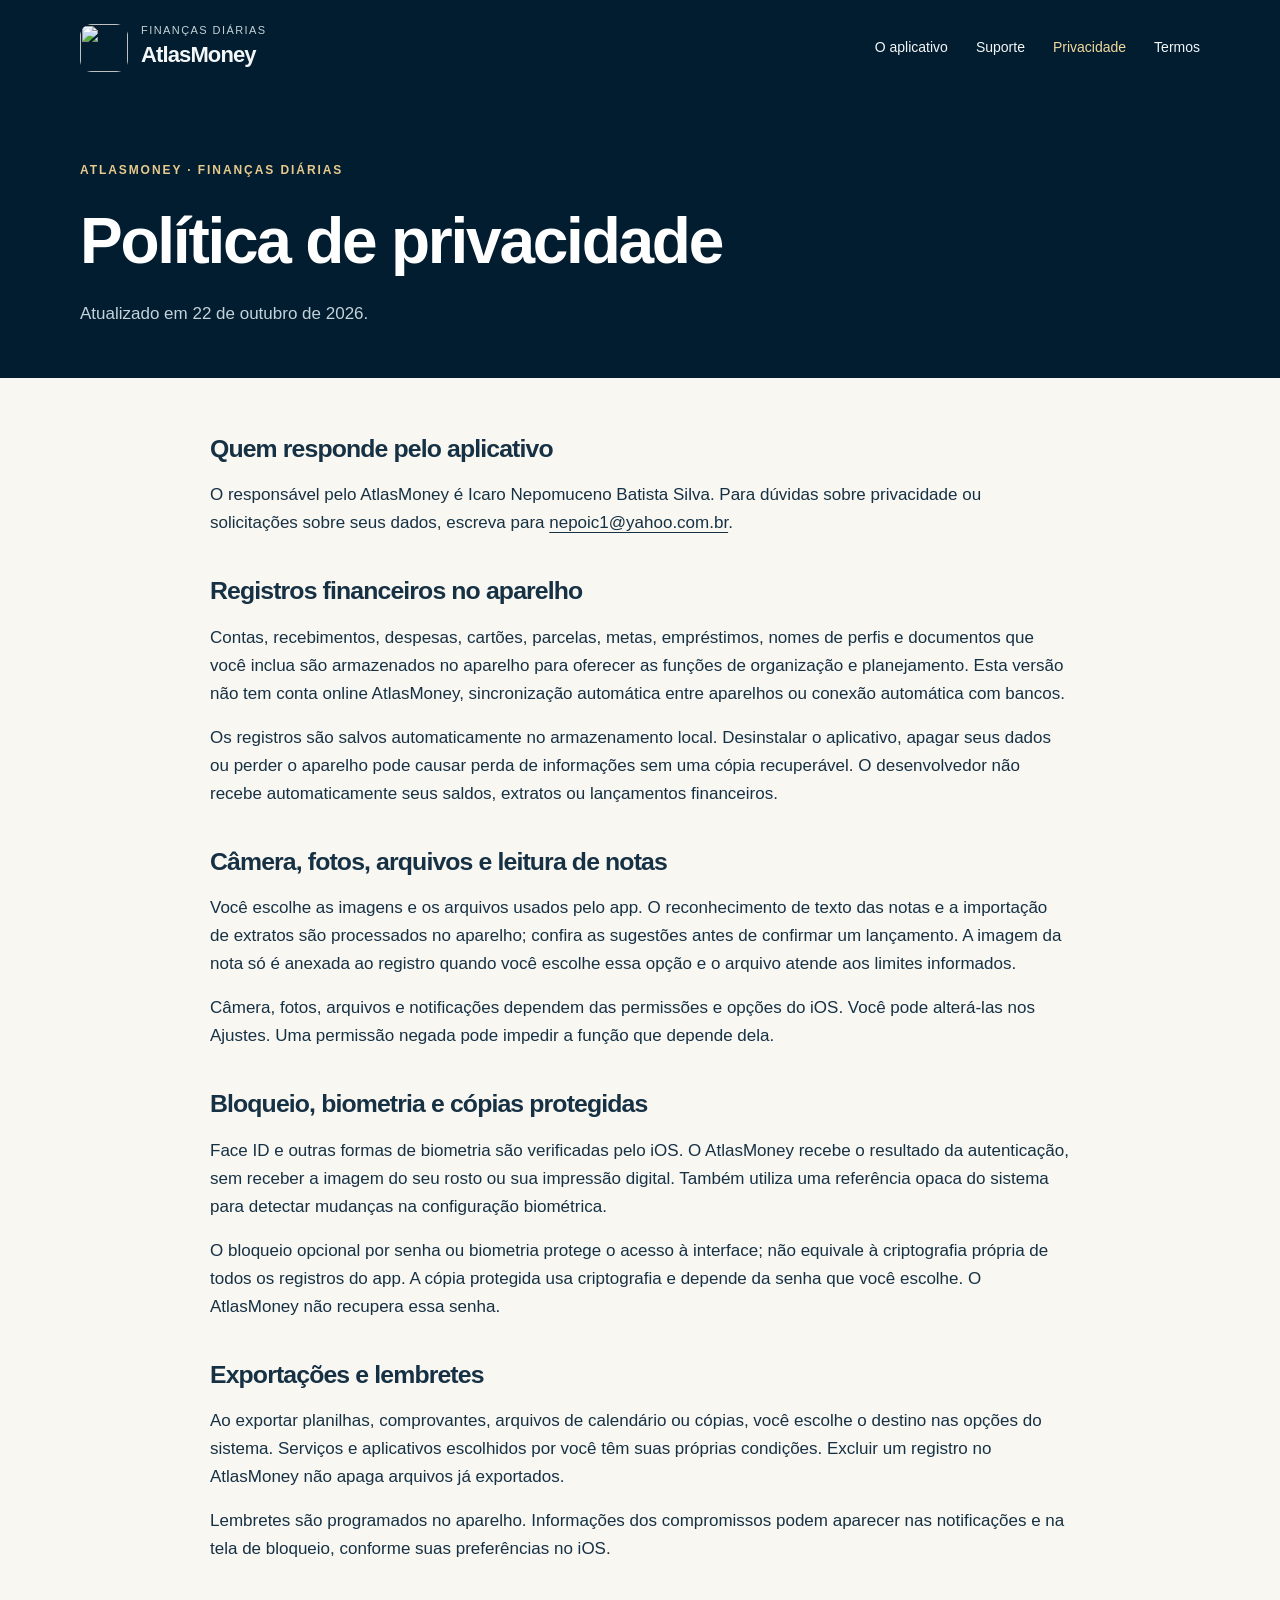
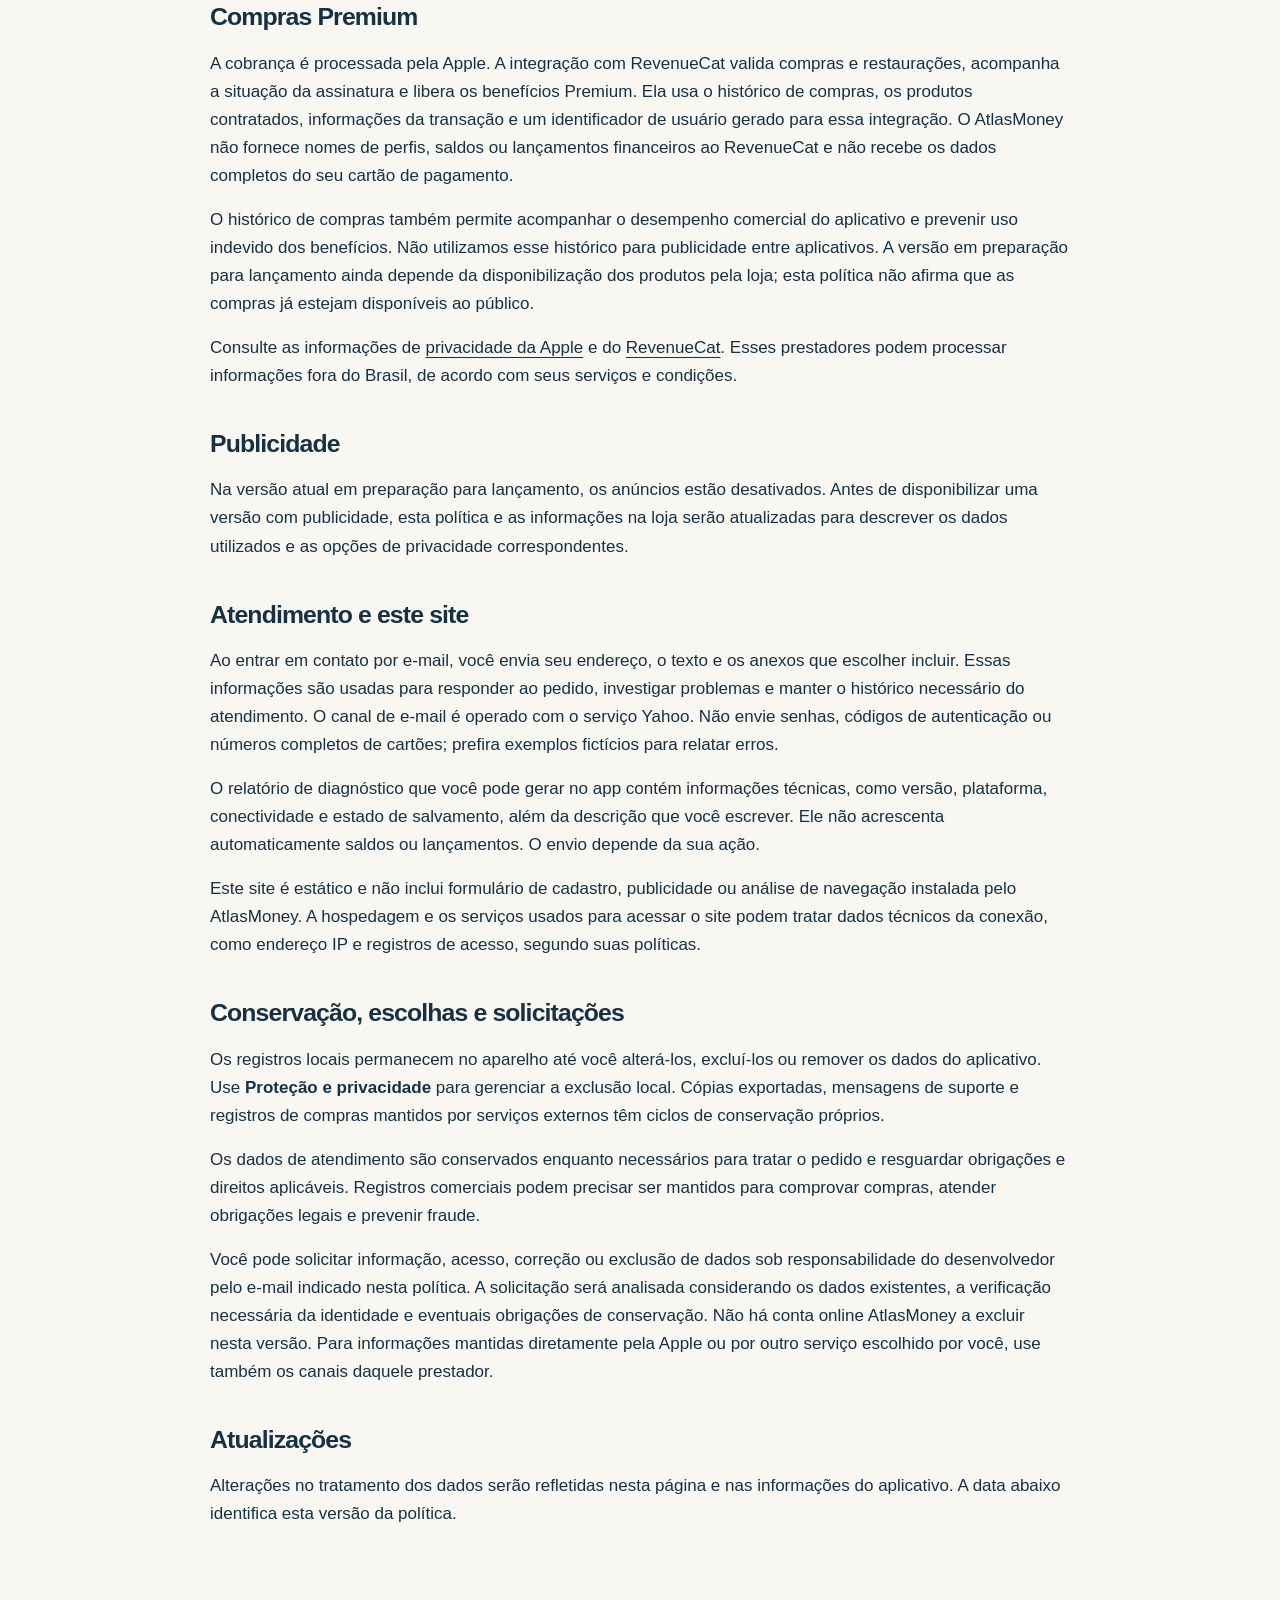
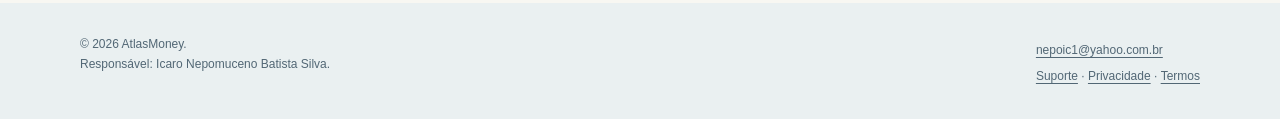
==== privacidade/index.html @ 3823f471 "Publish AtlasMoney support, privacy and Premium terms" ====
<!doctype html>
<html lang="pt-BR"><head><meta charset="utf-8"><meta name="viewport" content="width=device-width,initial-scale=1"><meta name="description" content="Como o AtlasMoney trata registros financeiros, compras, arquivos e pedidos de suporte."><meta name="theme-color" content="#021d30"><title>Política de privacidade — AtlasMoney</title><link rel="icon" href="../icon.png" type="image/png"><link rel="stylesheet" href="../styles.css"></head><body>
<a class="skip" href="#conteudo">Pular para o conteúdo</a><header class="site-header"><div class="wrap header-inner"><a class="brand" href="../" aria-label="AtlasMoney, início"><img src="../icon.png" alt="" width="48" height="48"><span class="brand-name"><small>Finanças diárias</small>AtlasMoney</span></a><nav class="nav" aria-label="Navegação principal"><a href="../">O aplicativo</a><a href="../suporte/">Suporte</a><a href="../privacidade/" aria-current="page">Privacidade</a><a href="../termos/">Termos</a></nav></div></header>
<main id="conteudo"><section class="page-hero"><div class="wrap"><p class="eyebrow">AtlasMoney · Finanças diárias</p><h1>Política de privacidade</h1><p>Atualizado em 22 de outubro de 2026.</p></div></section><article class="wrap legal-content"><section><h2>Quem responde pelo aplicativo</h2><p>O responsável pelo AtlasMoney é Icaro Nepomuceno Batista Silva. Para dúvidas sobre privacidade ou solicitações sobre seus dados, escreva para <a href="mailto:nepoic1@yahoo.com.br">nepoic1@yahoo.com.br</a>.</p></section>
<section><h2>Registros financeiros no aparelho</h2><p>Contas, recebimentos, despesas, cartões, parcelas, metas, empréstimos, nomes de perfis e documentos que você inclua são armazenados no aparelho para oferecer as funções de organização e planejamento. Esta versão não tem conta online AtlasMoney, sincronização automática entre aparelhos ou conexão automática com bancos.</p><p>Os registros são salvos automaticamente no armazenamento local. Desinstalar o aplicativo, apagar seus dados ou perder o aparelho pode causar perda de informações sem uma cópia recuperável. O desenvolvedor não recebe automaticamente seus saldos, extratos ou lançamentos financeiros.</p></section>
<section><h2>Câmera, fotos, arquivos e leitura de notas</h2><p>Você escolhe as imagens e os arquivos usados pelo app. O reconhecimento de texto das notas e a importação de extratos são processados no aparelho; confira as sugestões antes de confirmar um lançamento. A imagem da nota só é anexada ao registro quando você escolhe essa opção e o arquivo atende aos limites informados.</p><p>Câmera, fotos, arquivos e notificações dependem das permissões e opções do iOS. Você pode alterá-las nos Ajustes. Uma permissão negada pode impedir a função que depende dela.</p></section>
<section><h2>Bloqueio, biometria e cópias protegidas</h2><p>Face ID e outras formas de biometria são verificadas pelo iOS. O AtlasMoney recebe o resultado da autenticação, sem receber a imagem do seu rosto ou sua impressão digital. Também utiliza uma referência opaca do sistema para detectar mudanças na configuração biométrica.</p><p>O bloqueio opcional por senha ou biometria protege o acesso à interface; não equivale à criptografia própria de todos os registros do app. A cópia protegida usa criptografia e depende da senha que você escolhe. O AtlasMoney não recupera essa senha.</p></section>
<section><h2>Exportações e lembretes</h2><p>Ao exportar planilhas, comprovantes, arquivos de calendário ou cópias, você escolhe o destino nas opções do sistema. Serviços e aplicativos escolhidos por você têm suas próprias condições. Excluir um registro no AtlasMoney não apaga arquivos já exportados.</p><p>Lembretes são programados no aparelho. Informações dos compromissos podem aparecer nas notificações e na tela de bloqueio, conforme suas preferências no iOS.</p></section>
<section><h2>Compras Premium</h2><p>A cobrança é processada pela Apple. A integração com RevenueCat valida compras e restaurações, acompanha a situação da assinatura e libera os benefícios Premium. Ela usa o histórico de compras, os produtos contratados, informações da transação e um identificador de usuário gerado para essa integração. O AtlasMoney não fornece nomes de perfis, saldos ou lançamentos financeiros ao RevenueCat e não recebe os dados completos do seu cartão de pagamento.</p><p>O histórico de compras também permite acompanhar o desempenho comercial do aplicativo e prevenir uso indevido dos benefícios. Não utilizamos esse histórico para publicidade entre aplicativos. A versão em preparação para lançamento ainda depende da disponibilização dos produtos pela loja; esta política não afirma que as compras já estejam disponíveis ao público.</p><p>Consulte as informações de <a href="https://www.apple.com/legal/privacy/">privacidade da Apple</a> e do <a href="https://www.revenuecat.com/privacy">RevenueCat</a>. Esses prestadores podem processar informações fora do Brasil, de acordo com seus serviços e condições.</p></section>
<section><h2>Publicidade</h2><p>Na versão atual em preparação para lançamento, os anúncios estão desativados. Antes de disponibilizar uma versão com publicidade, esta política e as informações na loja serão atualizadas para descrever os dados utilizados e as opções de privacidade correspondentes.</p></section>
<section><h2>Atendimento e este site</h2><p>Ao entrar em contato por e-mail, você envia seu endereço, o texto e os anexos que escolher incluir. Essas informações são usadas para responder ao pedido, investigar problemas e manter o histórico necessário do atendimento. O canal de e-mail é operado com o serviço Yahoo. Não envie senhas, códigos de autenticação ou números completos de cartões; prefira exemplos fictícios para relatar erros.</p><p>O relatório de diagnóstico que você pode gerar no app contém informações técnicas, como versão, plataforma, conectividade e estado de salvamento, além da descrição que você escrever. Ele não acrescenta automaticamente saldos ou lançamentos. O envio depende da sua ação.</p><p>Este site é estático e não inclui formulário de cadastro, publicidade ou análise de navegação instalada pelo AtlasMoney. A hospedagem e os serviços usados para acessar o site podem tratar dados técnicos da conexão, como endereço IP e registros de acesso, segundo suas políticas.</p></section>
<section><h2>Conservação, escolhas e solicitações</h2><p>Os registros locais permanecem no aparelho até você alterá-los, excluí-los ou remover os dados do aplicativo. Use <strong>Proteção e privacidade</strong> para gerenciar a exclusão local. Cópias exportadas, mensagens de suporte e registros de compras mantidos por serviços externos têm ciclos de conservação próprios.</p><p>Os dados de atendimento são conservados enquanto necessários para tratar o pedido e resguardar obrigações e direitos aplicáveis. Registros comerciais podem precisar ser mantidos para comprovar compras, atender obrigações legais e prevenir fraude.</p><p>Você pode solicitar informação, acesso, correção ou exclusão de dados sob responsabilidade do desenvolvedor pelo e-mail indicado nesta política. A solicitação será analisada considerando os dados existentes, a verificação necessária da identidade e eventuais obrigações de conservação. Não há conta online AtlasMoney a excluir nesta versão. Para informações mantidas diretamente pela Apple ou por outro serviço escolhido por você, use também os canais daquele prestador.</p></section>
<section><h2>Atualizações</h2><p>Alterações no tratamento dos dados serão refletidas nesta página e nas informações do aplicativo. A data abaixo identifica esta versão da política.</p></section></article></main><footer class="footer"><div class="wrap footer-inner"><p>© 2026 AtlasMoney.<br>Responsável: Icaro Nepomuceno Batista Silva.</p><p><a href="mailto:nepoic1@yahoo.com.br">nepoic1@yahoo.com.br</a><br><a href="../suporte/">Suporte</a> · <a href="../privacidade/">Privacidade</a> · <a href="../termos/">Termos</a></p></div></footer></body></html>
---- styles.css ----
:root{color-scheme:light;--navy:#032940;--navy-dark:#021d30;--ocean:#0b465f;--gold:#d6b56d;--paper:#f8f7f2;--ink:#173144;--muted:#516879;--line:#d9e1e4;--white:#fff}*{box-sizing:border-box}html{scroll-behavior:smooth}body{margin:0;background:var(--paper);color:var(--ink);font-family:Arial,Helvetica,sans-serif;font-size:17px;line-height:1.65}a{color:inherit;text-underline-offset:.24em}a:focus-visible,summary:focus-visible{outline:3px solid #a8781f;outline-offset:6px}img{max-width:100%;height:auto}h1,h2,h3,p{margin:0}h1,h2,h3{line-height:1.13;letter-spacing:-.035em}h1{font-size:clamp(2.75rem,5.2vw,4.5rem);font-weight:600}h2{font-size:clamp(2rem,3.2vw,2.8rem);font-weight:600}h3{font-size:1.35rem}.wrap{width:min(1120px,calc(100% - 64px));margin:0 auto}.skip{position:absolute;left:16px;top:-100px;padding:10px;background:var(--white);color:var(--ink);z-index:10}.skip:focus{top:12px}.site-header{background:var(--navy-dark);color:#f4f7f7}.header-inner{min-height:96px;display:flex;align-items:center;justify-content:space-between;gap:24px}.brand{display:flex;align-items:center;gap:13px;text-decoration:none}.brand img{width:48px;height:48px;border-radius:12px}.brand-name{font-size:22px;font-weight:700;letter-spacing:-.04em}.brand small{display:block;font-size:11px;font-weight:400;letter-spacing:.13em;text-transform:uppercase;color:#c5d2d7;line-height:1.3}.nav{display:flex;gap:28px;font-size:14px}.nav a{text-decoration:none}.nav a:hover,.nav a[aria-current=page]{color:#f1d99e}.hero{background:var(--navy-dark);color:#fff;padding:72px 0 88px}.hero-grid{display:grid;grid-template-columns:1.2fr 1fr;gap:52px;align-items:center}.eyebrow{font-size:12px;font-weight:700;letter-spacing:.16em;text-transform:uppercase;color:var(--ocean);margin-bottom:24px}.hero .eyebrow{color:#e7ca8d;display:flex;align-items:center;gap:10px}.status-dot{height:6px;width:6px;border-radius:50%;background:var(--gold);display:inline-block}.hero h1{max-width:650px}.hero .lead{font-size:19px;color:#c4d2da;max-width:530px;margin-top:28px}.actions{display:flex;flex-wrap:wrap;align-items:center;gap:24px;margin-top:35px}.button{display:inline-flex;align-items:center;gap:22px;padding:13px 22px;border:1px solid var(--gold);background:var(--gold);color:var(--navy-dark);font-size:15px;font-weight:700;text-decoration:none;border-radius:4px}.button:hover{background:#e2c383}.text-link{font-size:15px;color:#e9f0f3}.hero-art{margin:0}.hero-art img{display:block;width:100%;border-radius:50%;}.hero-art figcaption{font-size:11px;text-align:center;letter-spacing:.14em;color:#b4c8d3;text-transform:uppercase;margin-top:18px}.intro{padding:94px 0 42px}.section-head{display:grid;grid-template-columns:1fr 1fr;gap:65px;align-items:end}.section-head p{color:var(--muted)}.features{padding:30px 0 88px;display:grid;grid-template-columns:repeat(3,1fr);gap:38px}.feature{border-top:1px solid #b6c8cd;padding-top:25px}.feature span{font-size:12px;color:#947126;letter-spacing:.1em;display:block;margin-bottom:20px}.feature p{font-size:15px;color:var(--muted);margin-top:15px}.scope{border-top:1px solid var(--line);border-bottom:1px solid var(--line);padding:36px 0;display:grid;grid-template-columns:.75fr 1.5fr;gap:65px}.scope h3{font-size:19px}.scope p{color:var(--muted);font-size:15px}.contact{padding:78px 0 90px;display:flex;align-items:center;justify-content:space-between;gap:36px}.contact p{color:var(--muted);margin-top:14px;font-size:16px}.contact .button{white-space:nowrap}.footer{padding:32px 0;background:#eaf0f1;font-size:12px;color:#526775}.footer-inner{display:flex;gap:32px;justify-content:space-between}.footer a{display:inline-block;margin-top:6px}.page-hero{padding:65px 0 50px;background:var(--navy-dark);color:white}.page-hero h1{font-size:clamp(2.75rem,5vw,4rem)}.page-hero p{max-width:650px;margin-top:23px;color:#c4d2da}.page-hero .eyebrow{color:#e7ca8d;margin-top:0}.support-layout{display:grid;grid-template-columns:1fr 2fr;gap:65px;padding:66px 0 90px}.support-aside h2{font-size:25px}.support-aside p{font-size:15px;color:var(--muted);margin-top:18px}.email{display:inline-block;overflow-wrap:anywhere;font-weight:700;color:var(--ocean);margin-top:20px}.help-note{padding:20px 0;border-top:1px solid var(--line);margin-top:30px;font-size:14px;color:var(--muted)}.faq h2{font-size:28px;margin-bottom:22px}.faq details{border-top:1px solid #bdced4;padding:23px 0}.faq details:last-child{border-bottom:1px solid #bdced4}.faq summary{cursor:pointer;font-weight:700;list-style:none;display:flex;align-items:center;justify-content:space-between;gap:20px;font-size:17px;line-height:1.4;letter-spacing:-.02em}.faq summary::-webkit-details-marker{display:none}.faq summary::after{content:'+';font-weight:400;font-size:24px;color:#92702c}.faq details[open] summary::after{content:'−'}.faq details p{margin-top:18px;color:var(--muted);font-size:16px}.faq strong{color:var(--ink)}.notice{border-left:3px solid var(--gold);padding:2px 0 2px 22px;margin-top:35px;font-size:14px;color:var(--muted)}@media(max-width:760px){.wrap{width:calc(100% - 40px)}.header-inner{min-height:82px}.brand-name{font-size:20px}.brand img{width:40px;height:40px}.nav{gap:17px;font-size:13px}.hero{padding:48px 0 55px}.hero-grid{grid-template-columns:1fr;gap:40px}.hero-art{width:min(350px,85%);margin:auto}.hero .lead{font-size:17px}.section-head{grid-template-columns:1fr;gap:25px}.intro{padding:58px 0 25px}.features{grid-template-columns:1fr;gap:25px;padding-bottom:52px}.feature{padding-top:19px}.feature span{margin-bottom:12px}.scope{grid-template-columns:1fr;gap:20px}.contact{padding:55px 0;align-items:flex-start;flex-direction:column}.footer-inner{flex-direction:column;gap:12px}.support-layout{grid-template-columns:1fr;gap:48px;padding:45px 0 65px}.page-hero{padding:45px 0}.support-aside{max-width:580px}.help-note{margin-top:23px}}@media(prefers-reduced-motion:reduce){html{scroll-behavior:auto}}

.nav{flex-wrap:wrap}.legal-content{max-width:860px;padding-top:55px;padding-bottom:75px}.legal-content section+section{margin-top:38px}.legal-content h2{font-size:1.55rem;line-height:1.3;margin-bottom:16px}.legal-content p+p{margin-top:16px}.legal-content table{width:100%;border-collapse:collapse;margin:24px 0;font-size:15px}.legal-content caption{text-align:left;font-weight:700;margin-bottom:10px}.legal-content th,.legal-content td{padding:12px;text-align:left;border:1px solid var(--line);vertical-align:top}.legal-content thead{background:#eaf0f1}.legal-content a{overflow-wrap:anywhere}@media(max-width:760px){.header-inner{flex-wrap:wrap;padding:16px 0;gap:14px}.nav{width:100%;gap:12px 20px}.legal-content{padding-top:35px}.legal-content table{font-size:13px}.legal-content th,.legal-content td{padding:8px}}
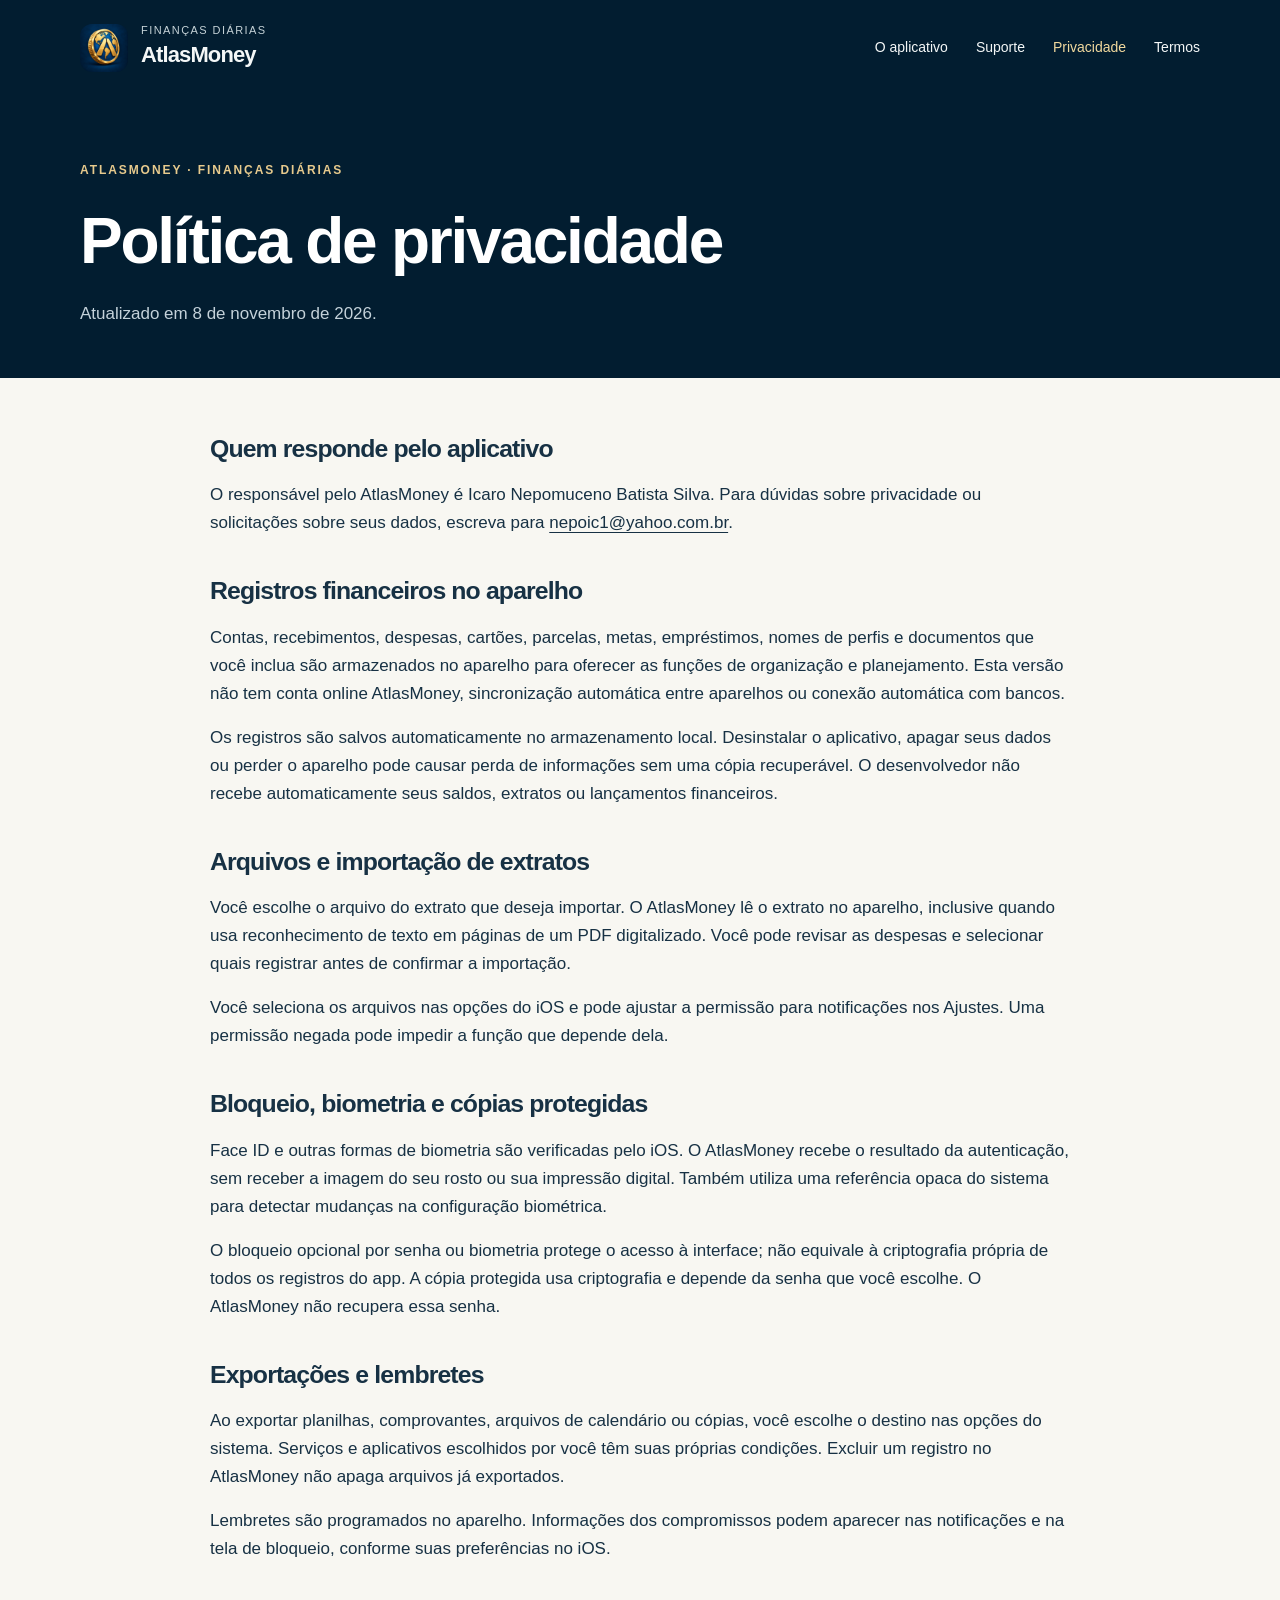
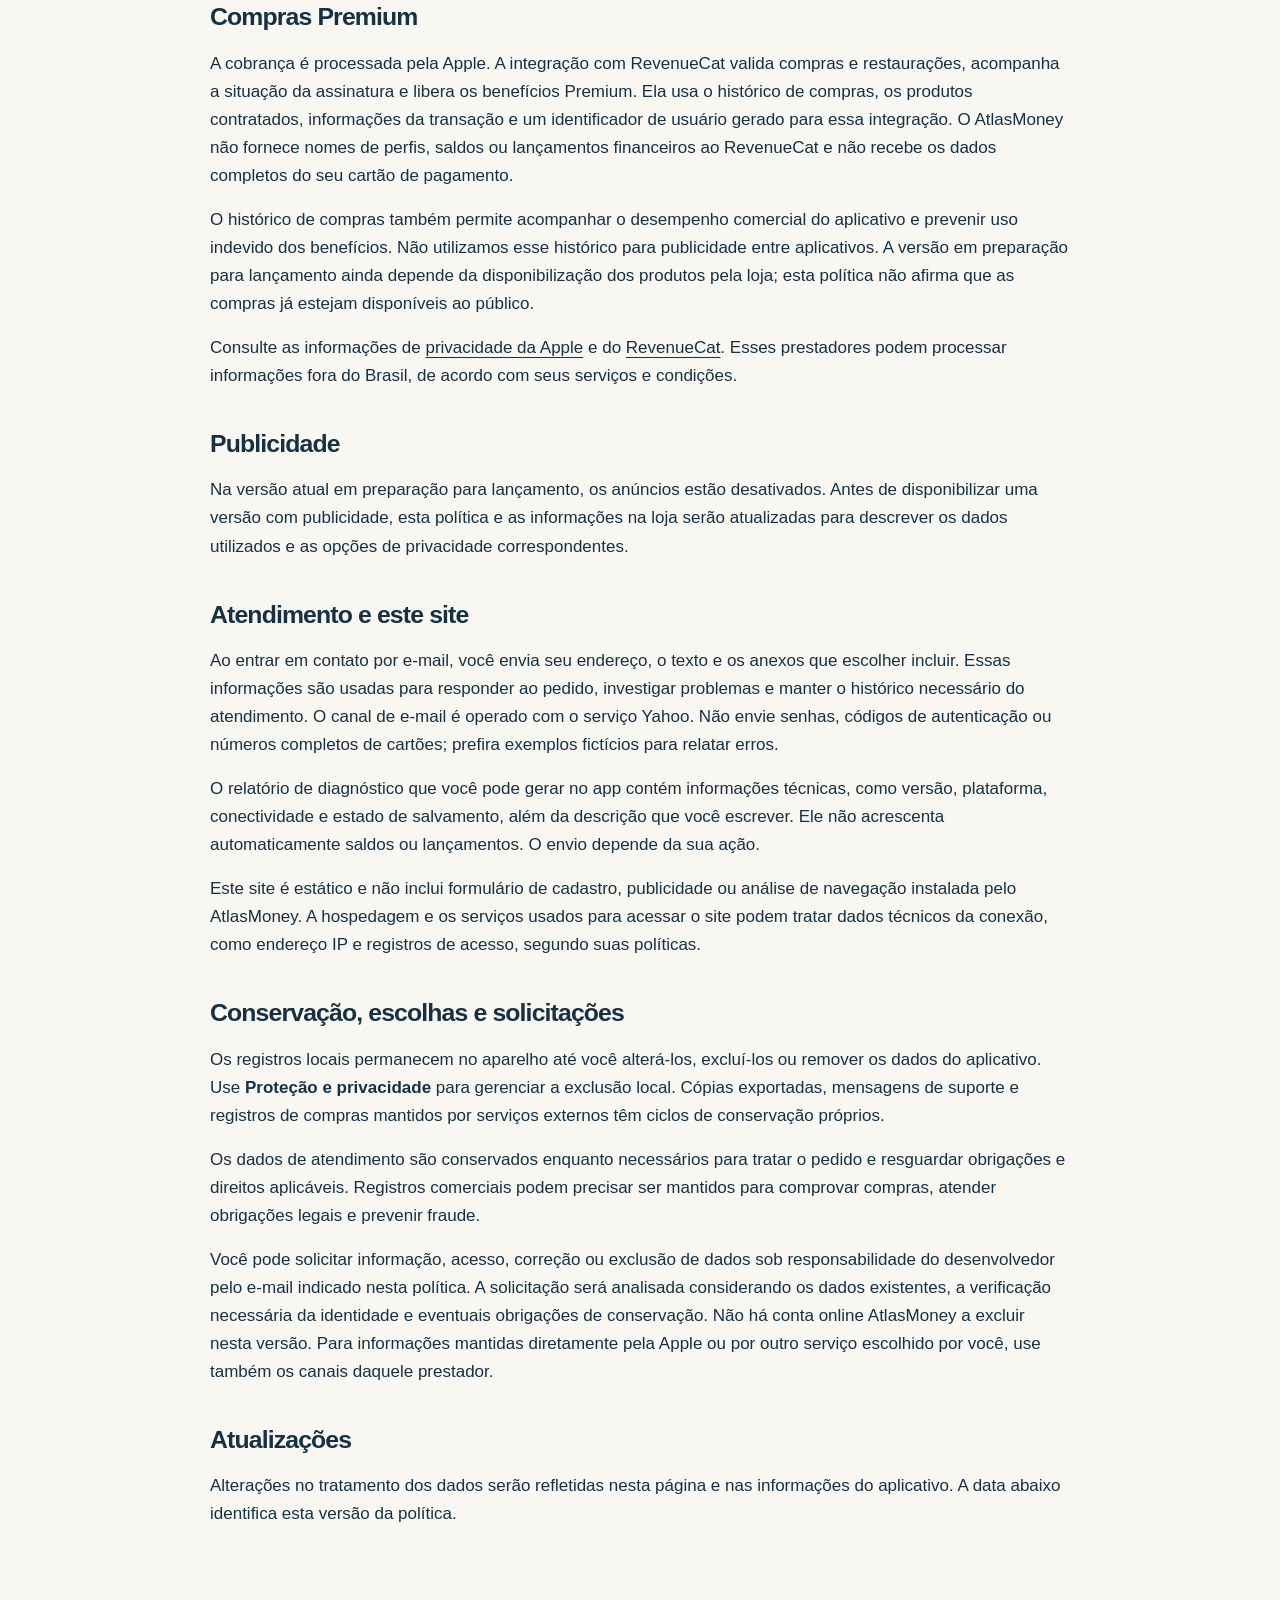
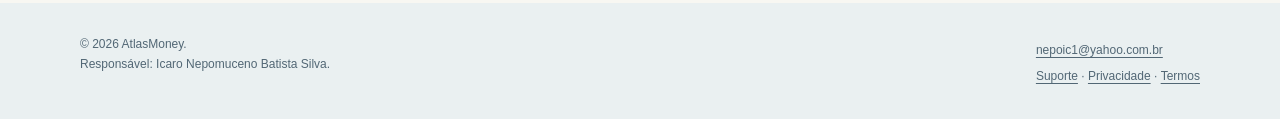
==== commit b89a844b: "Atualiza as orientações sobre importação de extratos do AtlasMoney" ====
--- a/privacidade/index.html
+++ b/privacidade/index.html
@@ -1,9 +1,9 @@
 <!doctype html>
 <html lang="pt-BR"><head><meta charset="utf-8"><meta name="viewport" content="width=device-width,initial-scale=1"><meta name="description" content="Como o AtlasMoney trata registros financeiros, compras, arquivos e pedidos de suporte."><meta name="theme-color" content="#021d30"><title>Política de privacidade — AtlasMoney</title><link rel="icon" href="../icon.png" type="image/png"><link rel="stylesheet" href="../styles.css"></head><body>
 <a class="skip" href="#conteudo">Pular para o conteúdo</a><header class="site-header"><div class="wrap header-inner"><a class="brand" href="../" aria-label="AtlasMoney, início"><img src="../icon.png" alt="" width="48" height="48"><span class="brand-name"><small>Finanças diárias</small>AtlasMoney</span></a><nav class="nav" aria-label="Navegação principal"><a href="../">O aplicativo</a><a href="../suporte/">Suporte</a><a href="../privacidade/" aria-current="page">Privacidade</a><a href="../termos/">Termos</a></nav></div></header>
-<main id="conteudo"><section class="page-hero"><div class="wrap"><p class="eyebrow">AtlasMoney · Finanças diárias</p><h1>Política de privacidade</h1><p>Atualizado em 22 de outubro de 2026.</p></div></section><article class="wrap legal-content"><section><h2>Quem responde pelo aplicativo</h2><p>O responsável pelo AtlasMoney é Icaro Nepomuceno Batista Silva. Para dúvidas sobre privacidade ou solicitações sobre seus dados, escreva para <a href="mailto:nepoic1@yahoo.com.br">nepoic1@yahoo.com.br</a>.</p></section>
+<main id="conteudo"><section class="page-hero"><div class="wrap"><p class="eyebrow">AtlasMoney · Finanças diárias</p><h1>Política de privacidade</h1><p>Atualizado em 8 de novembro de 2026.</p></div></section><article class="wrap legal-content"><section><h2>Quem responde pelo aplicativo</h2><p>O responsável pelo AtlasMoney é Icaro Nepomuceno Batista Silva. Para dúvidas sobre privacidade ou solicitações sobre seus dados, escreva para <a href="mailto:nepoic1@yahoo.com.br">nepoic1@yahoo.com.br</a>.</p></section>
 <section><h2>Registros financeiros no aparelho</h2><p>Contas, recebimentos, despesas, cartões, parcelas, metas, empréstimos, nomes de perfis e documentos que você inclua são armazenados no aparelho para oferecer as funções de organização e planejamento. Esta versão não tem conta online AtlasMoney, sincronização automática entre aparelhos ou conexão automática com bancos.</p><p>Os registros são salvos automaticamente no armazenamento local. Desinstalar o aplicativo, apagar seus dados ou perder o aparelho pode causar perda de informações sem uma cópia recuperável. O desenvolvedor não recebe automaticamente seus saldos, extratos ou lançamentos financeiros.</p></section>
-<section><h2>Câmera, fotos, arquivos e leitura de notas</h2><p>Você escolhe as imagens e os arquivos usados pelo app. O reconhecimento de texto das notas e a importação de extratos são processados no aparelho; confira as sugestões antes de confirmar um lançamento. A imagem da nota só é anexada ao registro quando você escolhe essa opção e o arquivo atende aos limites informados.</p><p>Câmera, fotos, arquivos e notificações dependem das permissões e opções do iOS. Você pode alterá-las nos Ajustes. Uma permissão negada pode impedir a função que depende dela.</p></section>
+<section><h2>Arquivos e importação de extratos</h2><p>Você escolhe o arquivo do extrato que deseja importar. O AtlasMoney lê o extrato no aparelho, inclusive quando usa reconhecimento de texto em páginas de um PDF digitalizado. Você pode revisar as despesas e selecionar quais registrar antes de confirmar a importação.</p><p>Você seleciona os arquivos nas opções do iOS e pode ajustar a permissão para notificações nos Ajustes. Uma permissão negada pode impedir a função que depende dela.</p></section>
 <section><h2>Bloqueio, biometria e cópias protegidas</h2><p>Face ID e outras formas de biometria são verificadas pelo iOS. O AtlasMoney recebe o resultado da autenticação, sem receber a imagem do seu rosto ou sua impressão digital. Também utiliza uma referência opaca do sistema para detectar mudanças na configuração biométrica.</p><p>O bloqueio opcional por senha ou biometria protege o acesso à interface; não equivale à criptografia própria de todos os registros do app. A cópia protegida usa criptografia e depende da senha que você escolhe. O AtlasMoney não recupera essa senha.</p></section>
 <section><h2>Exportações e lembretes</h2><p>Ao exportar planilhas, comprovantes, arquivos de calendário ou cópias, você escolhe o destino nas opções do sistema. Serviços e aplicativos escolhidos por você têm suas próprias condições. Excluir um registro no AtlasMoney não apaga arquivos já exportados.</p><p>Lembretes são programados no aparelho. Informações dos compromissos podem aparecer nas notificações e na tela de bloqueio, conforme suas preferências no iOS.</p></section>
 <section><h2>Compras Premium</h2><p>A cobrança é processada pela Apple. A integração com RevenueCat valida compras e restaurações, acompanha a situação da assinatura e libera os benefícios Premium. Ela usa o histórico de compras, os produtos contratados, informações da transação e um identificador de usuário gerado para essa integração. O AtlasMoney não fornece nomes de perfis, saldos ou lançamentos financeiros ao RevenueCat e não recebe os dados completos do seu cartão de pagamento.</p><p>O histórico de compras também permite acompanhar o desempenho comercial do aplicativo e prevenir uso indevido dos benefícios. Não utilizamos esse histórico para publicidade entre aplicativos. A versão em preparação para lançamento ainda depende da disponibilização dos produtos pela loja; esta política não afirma que as compras já estejam disponíveis ao público.</p><p>Consulte as informações de <a href="https://www.apple.com/legal/privacy/">privacidade da Apple</a> e do <a href="https://www.revenuecat.com/privacy">RevenueCat</a>. Esses prestadores podem processar informações fora do Brasil, de acordo com seus serviços e condições.</p></section>
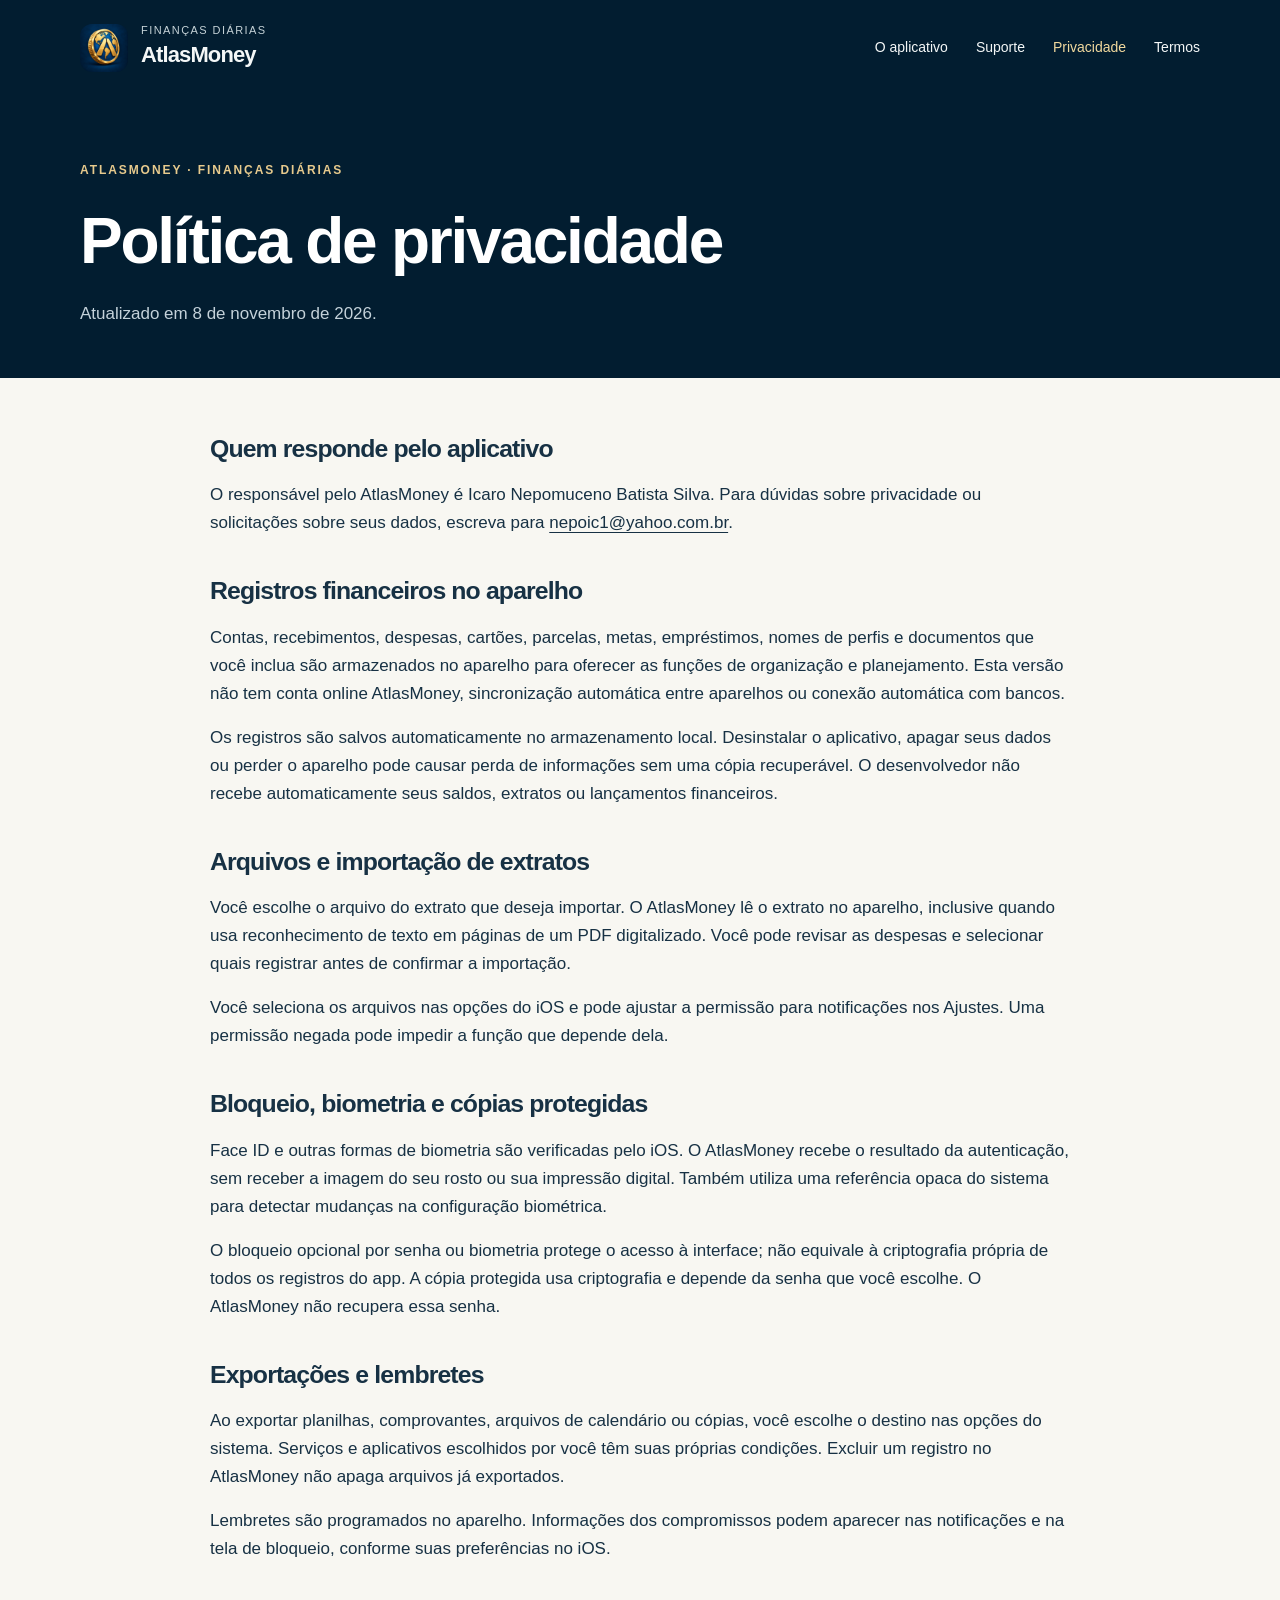
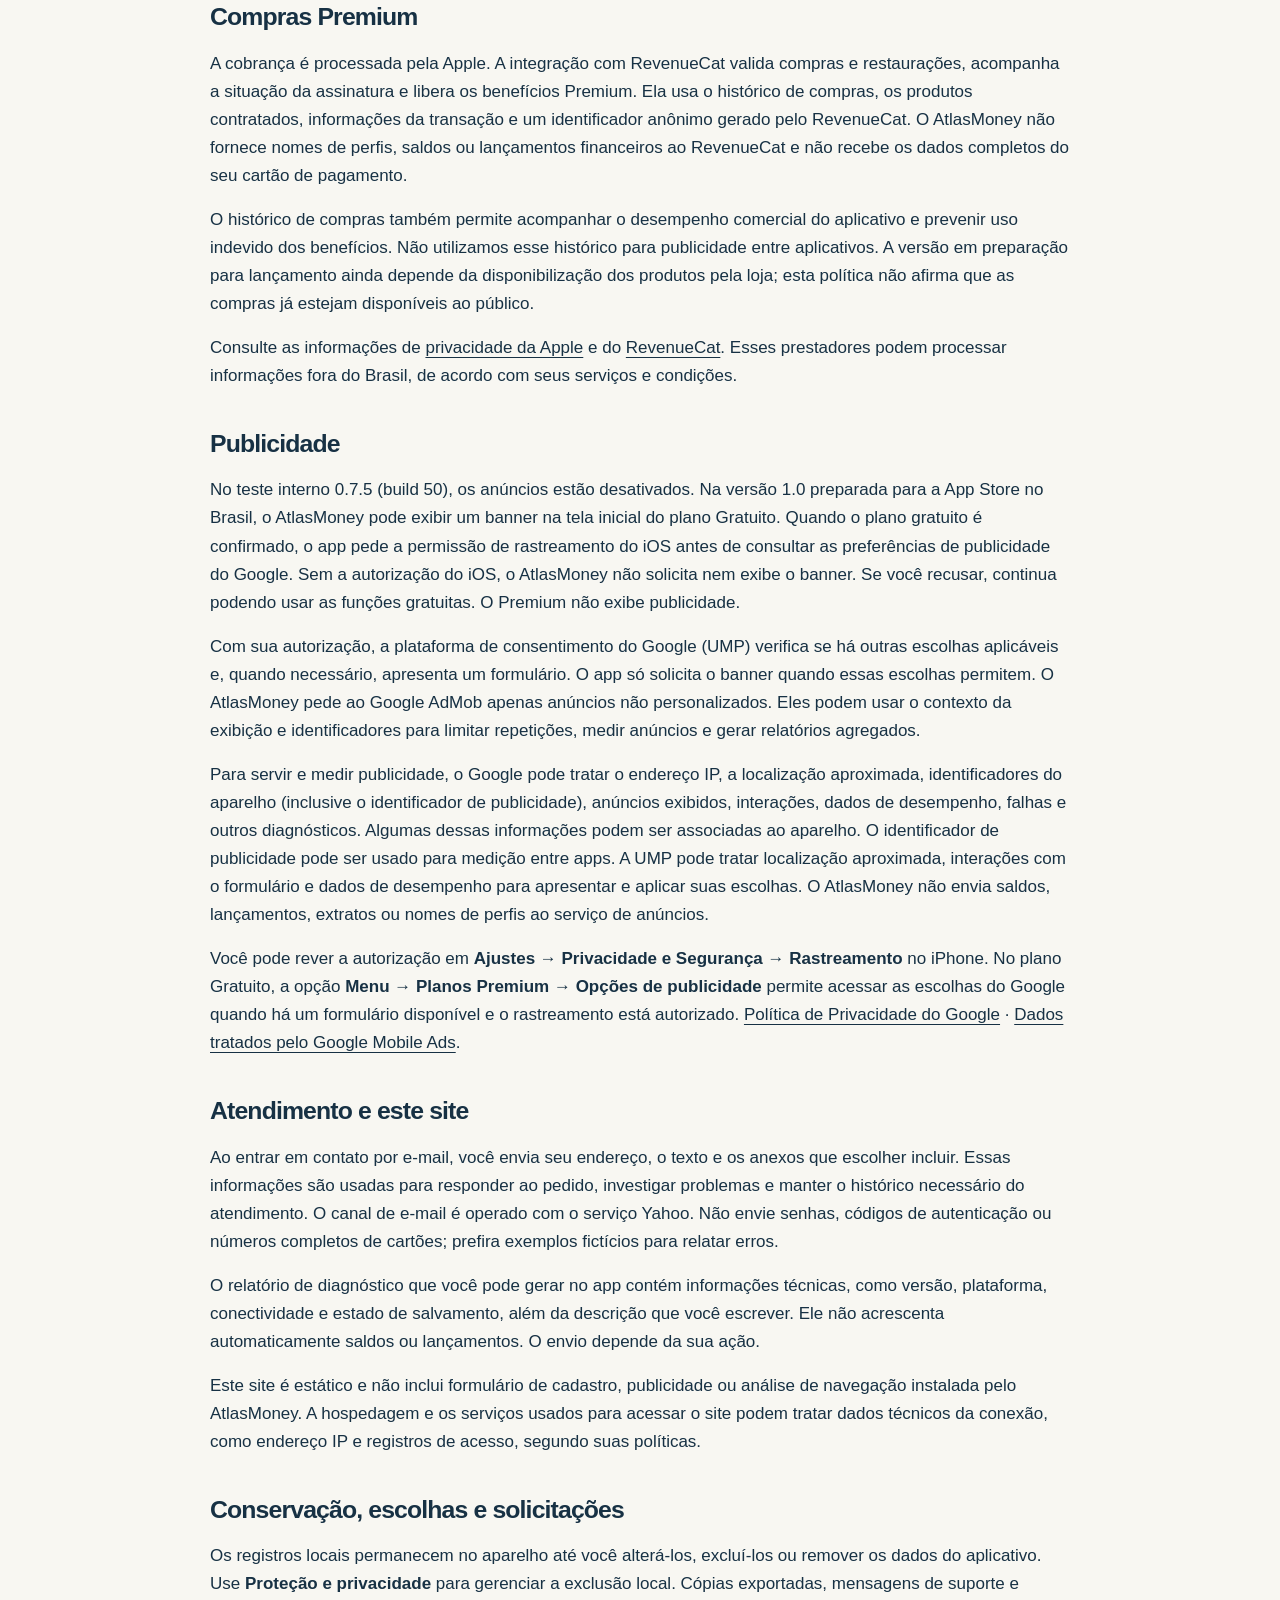
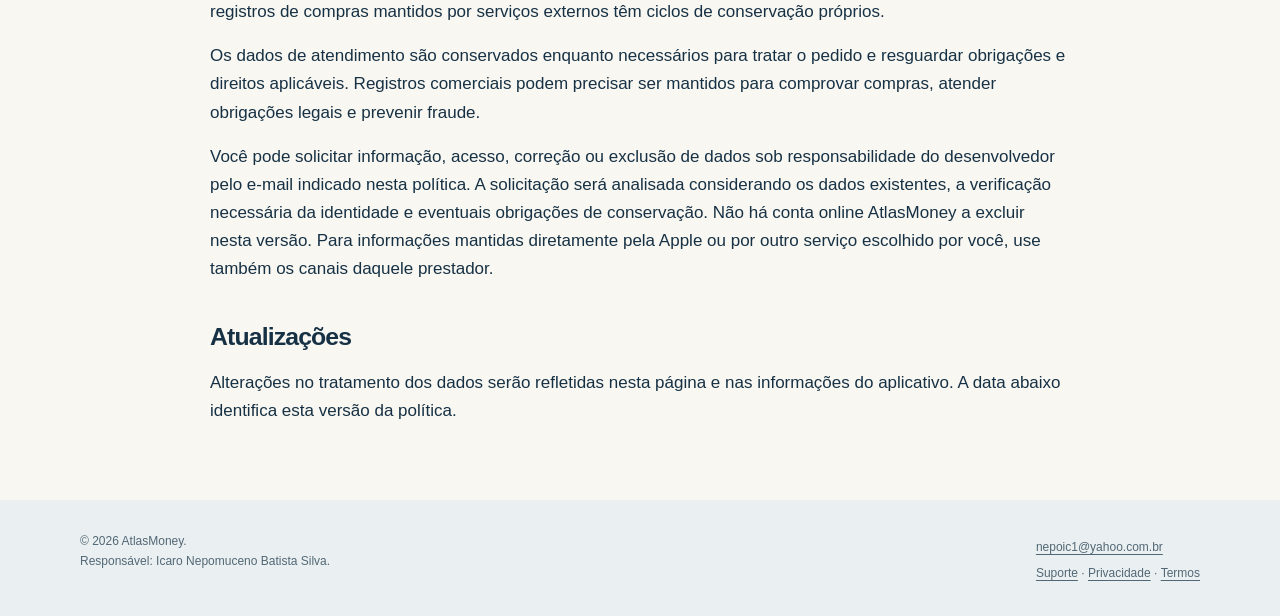
==== commit 77725804: "Explica a permissão do banner e o tratamento dos dados na versão 1.0" ====
--- a/privacidade/index.html
+++ b/privacidade/index.html
@@ -6,8 +6,8 @@
 <section><h2>Arquivos e importação de extratos</h2><p>Você escolhe o arquivo do extrato que deseja importar. O AtlasMoney lê o extrato no aparelho, inclusive quando usa reconhecimento de texto em páginas de um PDF digitalizado. Você pode revisar as despesas e selecionar quais registrar antes de confirmar a importação.</p><p>Você seleciona os arquivos nas opções do iOS e pode ajustar a permissão para notificações nos Ajustes. Uma permissão negada pode impedir a função que depende dela.</p></section>
 <section><h2>Bloqueio, biometria e cópias protegidas</h2><p>Face ID e outras formas de biometria são verificadas pelo iOS. O AtlasMoney recebe o resultado da autenticação, sem receber a imagem do seu rosto ou sua impressão digital. Também utiliza uma referência opaca do sistema para detectar mudanças na configuração biométrica.</p><p>O bloqueio opcional por senha ou biometria protege o acesso à interface; não equivale à criptografia própria de todos os registros do app. A cópia protegida usa criptografia e depende da senha que você escolhe. O AtlasMoney não recupera essa senha.</p></section>
 <section><h2>Exportações e lembretes</h2><p>Ao exportar planilhas, comprovantes, arquivos de calendário ou cópias, você escolhe o destino nas opções do sistema. Serviços e aplicativos escolhidos por você têm suas próprias condições. Excluir um registro no AtlasMoney não apaga arquivos já exportados.</p><p>Lembretes são programados no aparelho. Informações dos compromissos podem aparecer nas notificações e na tela de bloqueio, conforme suas preferências no iOS.</p></section>
-<section><h2>Compras Premium</h2><p>A cobrança é processada pela Apple. A integração com RevenueCat valida compras e restaurações, acompanha a situação da assinatura e libera os benefícios Premium. Ela usa o histórico de compras, os produtos contratados, informações da transação e um identificador de usuário gerado para essa integração. O AtlasMoney não fornece nomes de perfis, saldos ou lançamentos financeiros ao RevenueCat e não recebe os dados completos do seu cartão de pagamento.</p><p>O histórico de compras também permite acompanhar o desempenho comercial do aplicativo e prevenir uso indevido dos benefícios. Não utilizamos esse histórico para publicidade entre aplicativos. A versão em preparação para lançamento ainda depende da disponibilização dos produtos pela loja; esta política não afirma que as compras já estejam disponíveis ao público.</p><p>Consulte as informações de <a href="https://www.apple.com/legal/privacy/">privacidade da Apple</a> e do <a href="https://www.revenuecat.com/privacy">RevenueCat</a>. Esses prestadores podem processar informações fora do Brasil, de acordo com seus serviços e condições.</p></section>
-<section><h2>Publicidade</h2><p>Na versão atual em preparação para lançamento, os anúncios estão desativados. Antes de disponibilizar uma versão com publicidade, esta política e as informações na loja serão atualizadas para descrever os dados utilizados e as opções de privacidade correspondentes.</p></section>
+<section><h2>Compras Premium</h2><p>A cobrança é processada pela Apple. A integração com RevenueCat valida compras e restaurações, acompanha a situação da assinatura e libera os benefícios Premium. Ela usa o histórico de compras, os produtos contratados, informações da transação e um identificador anônimo gerado pelo RevenueCat. O AtlasMoney não fornece nomes de perfis, saldos ou lançamentos financeiros ao RevenueCat e não recebe os dados completos do seu cartão de pagamento.</p><p>O histórico de compras também permite acompanhar o desempenho comercial do aplicativo e prevenir uso indevido dos benefícios. Não utilizamos esse histórico para publicidade entre aplicativos. A versão em preparação para lançamento ainda depende da disponibilização dos produtos pela loja; esta política não afirma que as compras já estejam disponíveis ao público.</p><p>Consulte as informações de <a href="https://www.apple.com/legal/privacy/">privacidade da Apple</a> e do <a href="https://www.revenuecat.com/privacy">RevenueCat</a>. Esses prestadores podem processar informações fora do Brasil, de acordo com seus serviços e condições.</p></section>
+<section><h2>Publicidade</h2><p>No teste interno 0.7.5 (build 50), os anúncios estão desativados. Na versão 1.0 preparada para a App Store no Brasil, o AtlasMoney pode exibir um banner na tela inicial do plano Gratuito. Quando o plano gratuito é confirmado, o app pede a permissão de rastreamento do iOS antes de consultar as preferências de publicidade do Google. Sem a autorização do iOS, o AtlasMoney não solicita nem exibe o banner. Se você recusar, continua podendo usar as funções gratuitas. O Premium não exibe publicidade.</p><p>Com sua autorização, a plataforma de consentimento do Google (UMP) verifica se há outras escolhas aplicáveis e, quando necessário, apresenta um formulário. O app só solicita o banner quando essas escolhas permitem. O AtlasMoney pede ao Google AdMob apenas anúncios não personalizados. Eles podem usar o contexto da exibição e identificadores para limitar repetições, medir anúncios e gerar relatórios agregados.</p><p>Para servir e medir publicidade, o Google pode tratar o endereço IP, a localização aproximada, identificadores do aparelho (inclusive o identificador de publicidade), anúncios exibidos, interações, dados de desempenho, falhas e outros diagnósticos. Algumas dessas informações podem ser associadas ao aparelho. O identificador de publicidade pode ser usado para medição entre apps. A UMP pode tratar localização aproximada, interações com o formulário e dados de desempenho para apresentar e aplicar suas escolhas. O AtlasMoney não envia saldos, lançamentos, extratos ou nomes de perfis ao serviço de anúncios.</p><p>Você pode rever a autorização em <strong>Ajustes → Privacidade e Segurança → Rastreamento</strong> no iPhone. No plano Gratuito, a opção <strong>Menu → Planos Premium → Opções de publicidade</strong> permite acessar as escolhas do Google quando há um formulário disponível e o rastreamento está autorizado. <a href="https://policies.google.com/privacy?hl=pt-BR">Política de Privacidade do Google</a> · <a href="https://developers.google.com/admob/ios/privacy/data-disclosure?hl=pt-br">Dados tratados pelo Google Mobile Ads</a>.</p></section>
 <section><h2>Atendimento e este site</h2><p>Ao entrar em contato por e-mail, você envia seu endereço, o texto e os anexos que escolher incluir. Essas informações são usadas para responder ao pedido, investigar problemas e manter o histórico necessário do atendimento. O canal de e-mail é operado com o serviço Yahoo. Não envie senhas, códigos de autenticação ou números completos de cartões; prefira exemplos fictícios para relatar erros.</p><p>O relatório de diagnóstico que você pode gerar no app contém informações técnicas, como versão, plataforma, conectividade e estado de salvamento, além da descrição que você escrever. Ele não acrescenta automaticamente saldos ou lançamentos. O envio depende da sua ação.</p><p>Este site é estático e não inclui formulário de cadastro, publicidade ou análise de navegação instalada pelo AtlasMoney. A hospedagem e os serviços usados para acessar o site podem tratar dados técnicos da conexão, como endereço IP e registros de acesso, segundo suas políticas.</p></section>
 <section><h2>Conservação, escolhas e solicitações</h2><p>Os registros locais permanecem no aparelho até você alterá-los, excluí-los ou remover os dados do aplicativo. Use <strong>Proteção e privacidade</strong> para gerenciar a exclusão local. Cópias exportadas, mensagens de suporte e registros de compras mantidos por serviços externos têm ciclos de conservação próprios.</p><p>Os dados de atendimento são conservados enquanto necessários para tratar o pedido e resguardar obrigações e direitos aplicáveis. Registros comerciais podem precisar ser mantidos para comprovar compras, atender obrigações legais e prevenir fraude.</p><p>Você pode solicitar informação, acesso, correção ou exclusão de dados sob responsabilidade do desenvolvedor pelo e-mail indicado nesta política. A solicitação será analisada considerando os dados existentes, a verificação necessária da identidade e eventuais obrigações de conservação. Não há conta online AtlasMoney a excluir nesta versão. Para informações mantidas diretamente pela Apple ou por outro serviço escolhido por você, use também os canais daquele prestador.</p></section>
 <section><h2>Atualizações</h2><p>Alterações no tratamento dos dados serão refletidas nesta página e nas informações do aplicativo. A data abaixo identifica esta versão da política.</p></section></article></main><footer class="footer"><div class="wrap footer-inner"><p>© 2026 AtlasMoney.<br>Responsável: Icaro Nepomuceno Batista Silva.</p><p><a href="mailto:nepoic1@yahoo.com.br">nepoic1@yahoo.com.br</a><br><a href="../suporte/">Suporte</a> · <a href="../privacidade/">Privacidade</a> · <a href="../termos/">Termos</a></p></div></footer></body></html>
